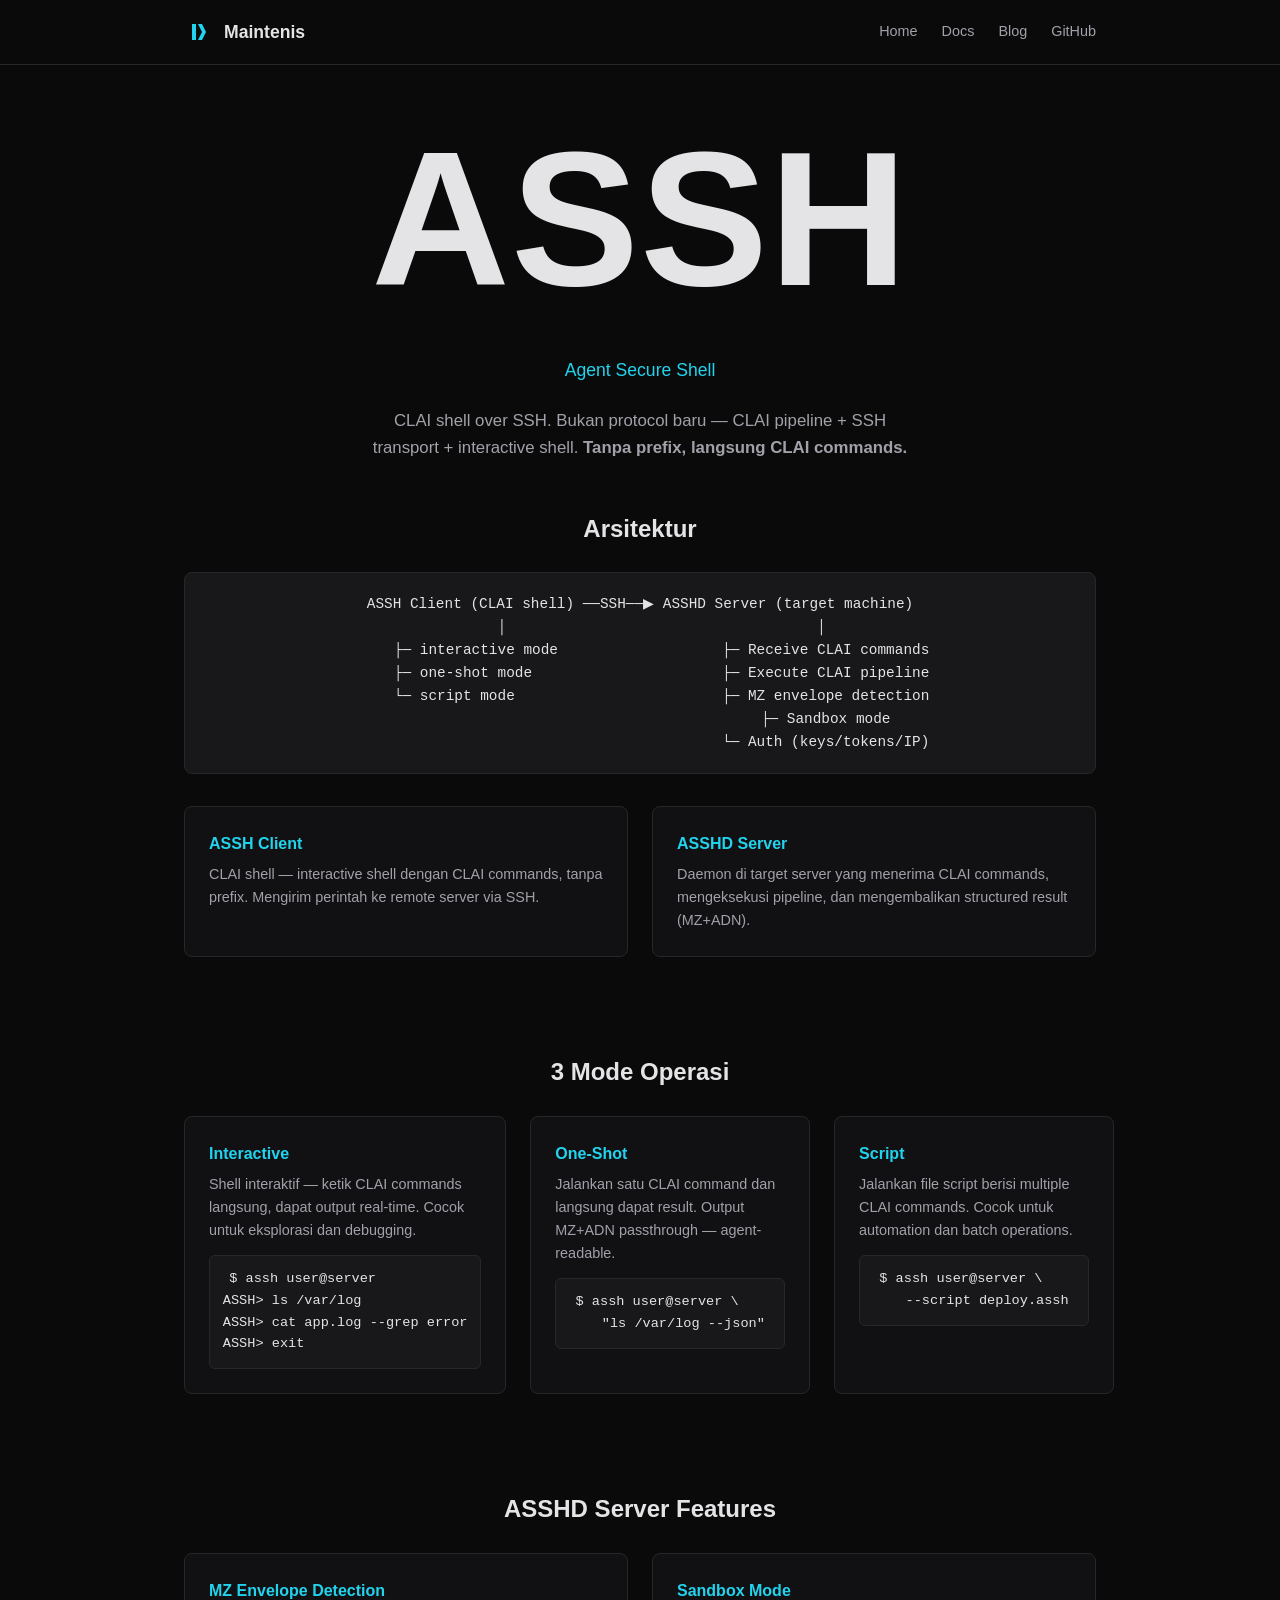
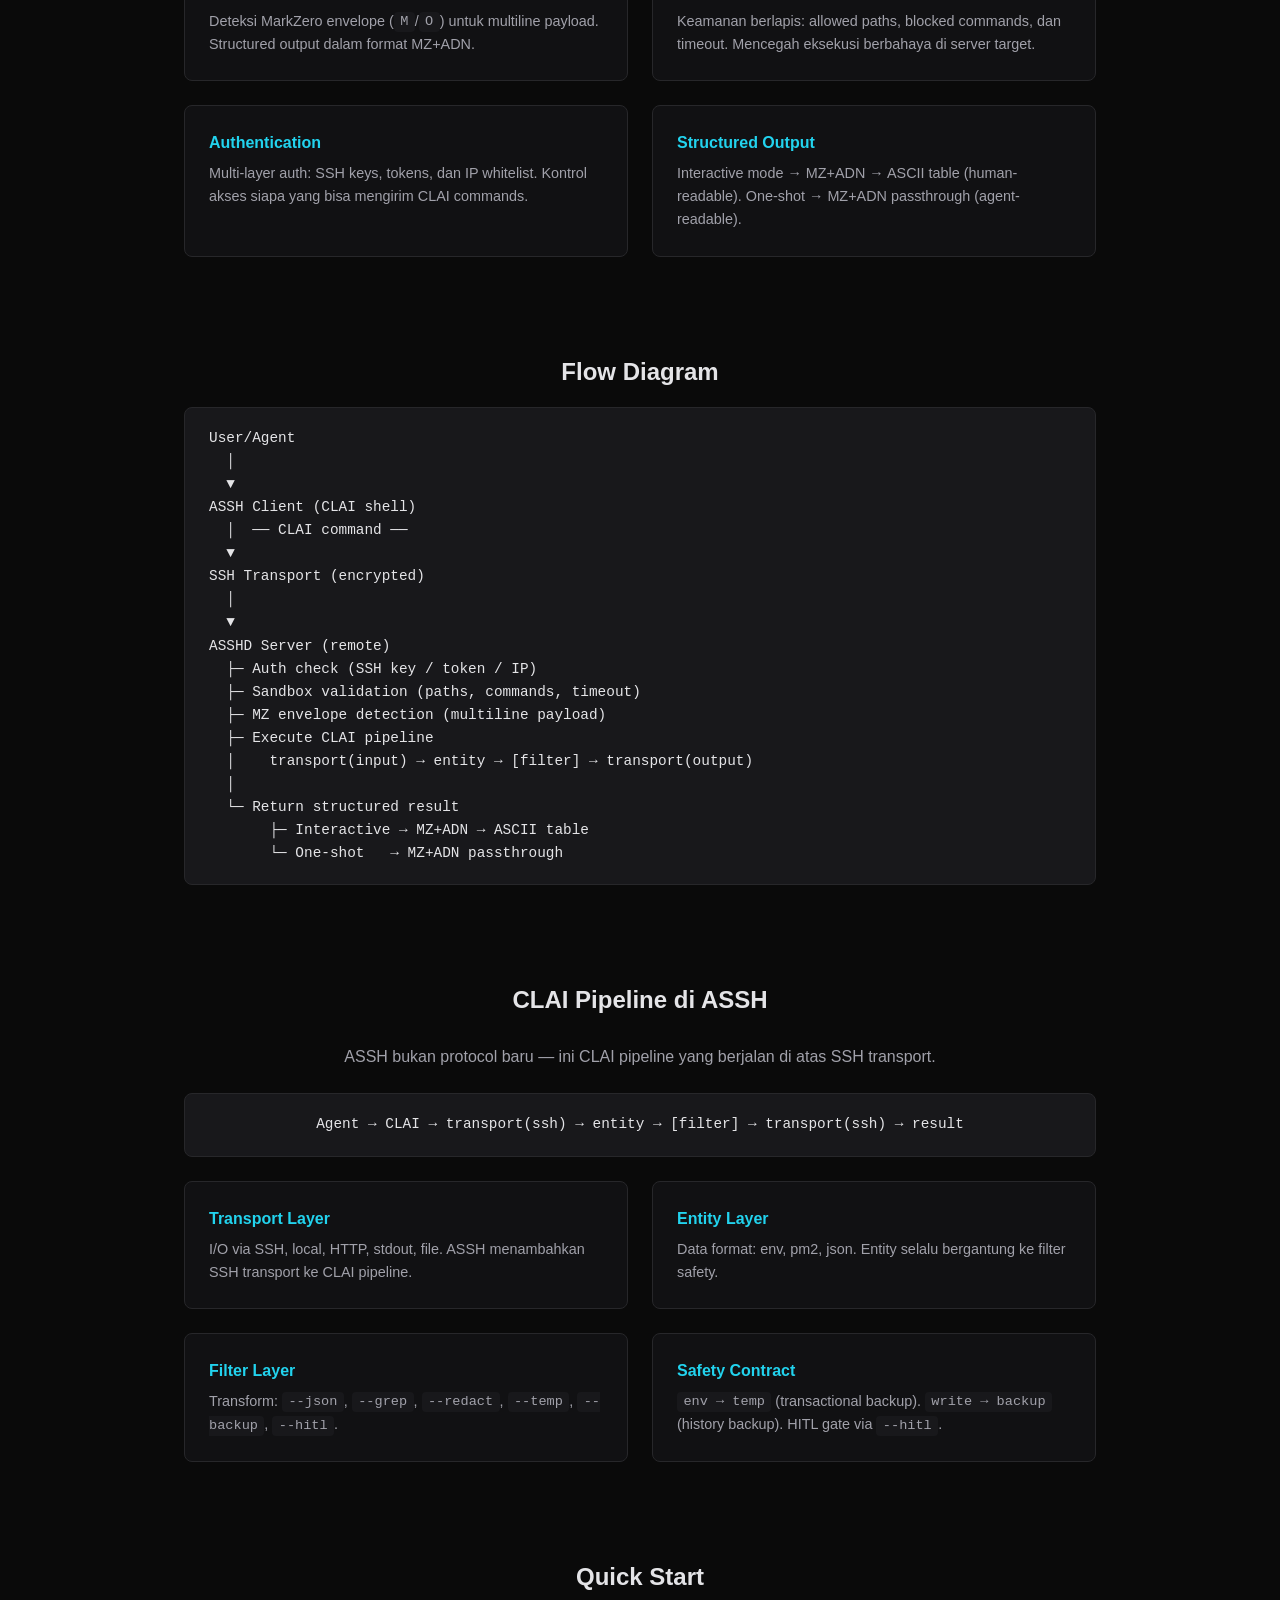
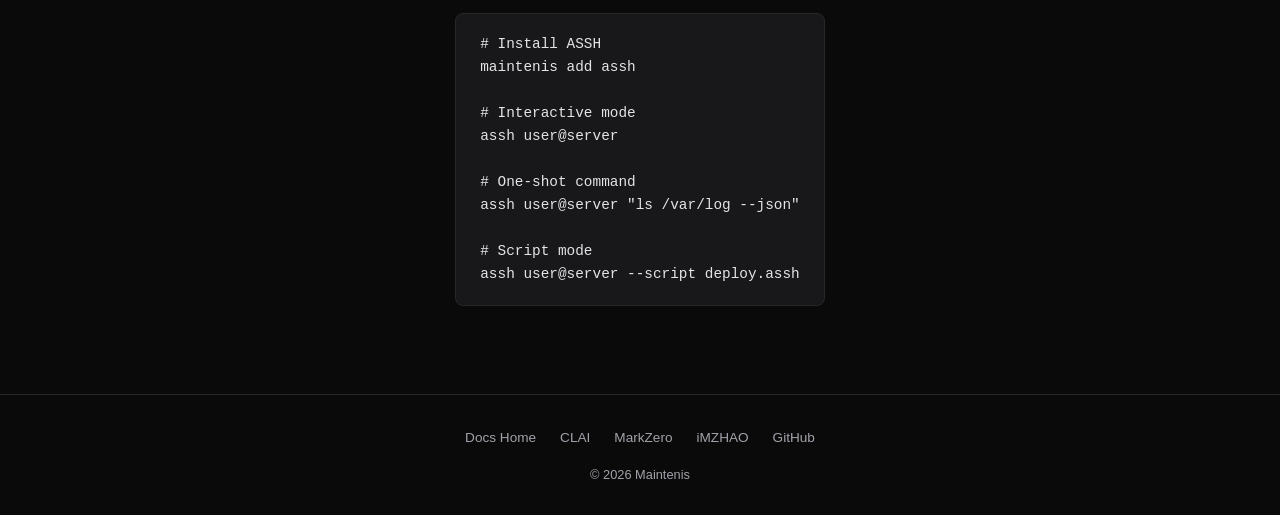
==== docs/assh.html @ 93775d42 "initial commit" ====
<!DOCTYPE html>
<html lang="en">
<head>
    <meta charset="UTF-8">
    <meta name="viewport" content="width=device-width, initial-scale=1.0">
    <title>ASSH — Agent Secure Shell | Maintenis</title>
    <meta name="description" content="ASSH (Agent Secure Shell) = CLAI shell over SSH. Interactive, one-shot, dan script mode. ASSHD server dengan MZ envelope detection, sandbox, dan auth.">
    <meta name="keywords" content="ASSH, ASSHD, Agent Secure Shell, CLAI, SSH, agent, shell, Maintenis">
    <link rel="stylesheet" href="../assets/style.css">
    <link rel="icon" href="../assets/logo.svg" type="image/svg+xml">
</head>
<body>
    <header>
        <div class="container">
            <a href="/" class="logo">
                <img src="../assets/logo.svg" alt="Maintenis" width="32" height="32">
                <span>Maintenis</span>
            </a>
            <nav>
                <a href="/">Home</a>
                <a href="/docs">Docs</a>
                <a href="/blog">Blog</a>
                <a href="https://github.com/yus-ham/maintenis">GitHub</a>
            </nav>
        </div>
    </header>

    <main>
        <section class="hero">
            <div class="container">
                <h1>ASSH</h1>
                <p class="subtitle">Agent Secure Shell</p>
                <p class="description">
                    CLAI shell over SSH. Bukan protocol baru &mdash; CLAI pipeline + SSH transport + interactive shell.
                    <strong>Tanpa prefix, langsung CLAI commands.</strong>
                </p>
            </div>
        </section>

        <section class="features">
            <div class="container">
                <h2 style="font-size:1.5rem;margin-bottom:1.5rem;text-align:center;">Arsitektur</h2>
                <pre style="background:var(--code-bg);border:1px solid var(--border);border-radius:8px;padding:1.2rem 1.5rem;font-size:0.9rem;overflow-x:auto;text-align:center;margin-bottom:2rem;">ASSH Client (CLAI shell) ──SSH──▶ ASSHD Server (target machine)
     │                                    │
     ├─ interactive mode                   ├─ Receive CLAI commands
     ├─ one-shot mode                      ├─ Execute CLAI pipeline
     └─ script mode                        ├─ MZ envelope detection
                                           ├─ Sandbox mode
                                           └─ Auth (keys/tokens/IP)</pre>
                <div class="feature-grid">
                    <div class="feature">
                        <h3>ASSH Client</h3>
                        <p>CLAI shell &mdash; interactive shell dengan CLAI commands, tanpa prefix. Mengirim perintah ke remote server via SSH.</p>
                    </div>
                    <div class="feature">
                        <h3>ASSHD Server</h3>
                        <p>Daemon di target server yang menerima CLAI commands, mengeksekusi pipeline, dan mengembalikan structured result (MZ+ADN).</p>
                    </div>
                </div>
            </div>
        </section>

        <section class="features">
            <div class="container">
                <h2 style="font-size:1.5rem;margin-bottom:1.5rem;text-align:center;">3 Mode Operasi</h2>
                <div class="feature-grid" style="grid-template-columns:repeat(3,1fr);">
                    <div class="feature">
                        <h3>Interactive</h3>
                        <p>Shell interaktif &mdash; ketik CLAI commands langsung, dapat output real-time. Cocok untuk eksplorasi dan debugging.</p>
                        <pre style="background:var(--code-bg);border:1px solid var(--border);border-radius:6px;padding:0.8rem;font-size:0.8rem;margin-top:0.8rem;overflow-x:auto;"><code>$ assh user@server
ASSH&gt; ls /var/log
ASSH&gt; cat app.log --grep error
ASSH&gt; exit</code></pre>
                    </div>
                    <div class="feature">
                        <h3>One-Shot</h3>
                        <p>Jalankan satu CLAI command dan langsung dapat result. Output MZ+ADN passthrough &mdash; agent-readable.</p>
                        <pre style="background:var(--code-bg);border:1px solid var(--border);border-radius:6px;padding:0.8rem;font-size:0.8rem;margin-top:0.8rem;overflow-x:auto;"><code>$ assh user@server \
    "ls /var/log --json"</code></pre>
                    </div>
                    <div class="feature">
                        <h3>Script</h3>
                        <p>Jalankan file script berisi multiple CLAI commands. Cocok untuk automation dan batch operations.</p>
                        <pre style="background:var(--code-bg);border:1px solid var(--border);border-radius:6px;padding:0.8rem;font-size:0.8rem;margin-top:0.8rem;overflow-x:auto;"><code>$ assh user@server \
    --script deploy.assh</code></pre>
                    </div>
                </div>
            </div>
        </section>

        <section class="features">
            <div class="container">
                <h2 style="font-size:1.5rem;margin-bottom:1.5rem;text-align:center;">ASSHD Server Features</h2>
                <div class="feature-grid">
                    <div class="feature">
                        <h3>MZ Envelope Detection</h3>
                        <p>Deteksi MarkZero envelope (<code>М</code>/<code>О</code>) untuk multiline payload. Structured output dalam format MZ+ADN.</p>
                    </div>
                    <div class="feature">
                        <h3>Sandbox Mode</h3>
                        <p>Keamanan berlapis: allowed paths, blocked commands, dan timeout. Mencegah eksekusi berbahaya di server target.</p>
                    </div>
                    <div class="feature">
                        <h3>Authentication</h3>
                        <p>Multi-layer auth: SSH keys, tokens, dan IP whitelist. Kontrol akses siapa yang bisa mengirim CLAI commands.</p>
                    </div>
                    <div class="feature">
                        <h3>Structured Output</h3>
                        <p>Interactive mode &rarr; MZ+ADN &rarr; ASCII table (human-readable). One-shot &rarr; MZ+ADN passthrough (agent-readable).</p>
                    </div>
                </div>
            </div>
        </section>

        <section class="quickstart">
            <div class="container">
                <h2>Flow Diagram</h2>
                <pre style="text-align:left;display:block;"><code>User/Agent
  │
  ▼
ASSH Client (CLAI shell)
  │  ── CLAI command ──
  ▼
SSH Transport (encrypted)
  │
  ▼
ASSHD Server (remote)
  ├─ Auth check (SSH key / token / IP)
  ├─ Sandbox validation (paths, commands, timeout)
  ├─ MZ envelope detection (multiline payload)
  ├─ Execute CLAI pipeline
  │    transport(input) → entity → [filter] → transport(output)
  │
  └─ Return structured result
       ├─ Interactive → MZ+ADN → ASCII table
       └─ One-shot   → MZ+ADN passthrough</code></pre>
            </div>
        </section>

        <section class="features">
            <div class="container">
                <h2 style="font-size:1.5rem;margin-bottom:1.5rem;text-align:center;">CLAI Pipeline di ASSH</h2>
                <p style="color:var(--muted);text-align:center;margin-bottom:1.5rem;">
                    ASSH bukan protocol baru &mdash; ini CLAI pipeline yang berjalan di atas SSH transport.
                </p>
                <pre style="background:var(--code-bg);border:1px solid var(--border);border-radius:8px;padding:1.2rem 1.5rem;font-size:0.9rem;overflow-x:auto;text-align:center;">Agent → CLAI → transport(ssh) → entity → [filter] → transport(ssh) → result</pre>
                <div class="feature-grid" style="margin-top:1.5rem;">
                    <div class="feature">
                        <h3>Transport Layer</h3>
                        <p>I/O via SSH, local, HTTP, stdout, file. ASSH menambahkan SSH transport ke CLAI pipeline.</p>
                    </div>
                    <div class="feature">
                        <h3>Entity Layer</h3>
                        <p>Data format: env, pm2, json. Entity selalu bergantung ke filter safety.</p>
                    </div>
                    <div class="feature">
                        <h3>Filter Layer</h3>
                        <p>Transform: <code>--json</code>, <code>--grep</code>, <code>--redact</code>, <code>--temp</code>, <code>--backup</code>, <code>--hitl</code>.</p>
                    </div>
                    <div class="feature">
                        <h3>Safety Contract</h3>
                        <p><code>env → temp</code> (transactional backup). <code>write → backup</code> (history backup). HITL gate via <code>--hitl</code>.</p>
                    </div>
                </div>
            </div>
        </section>

        <section class="quickstart">
            <div class="container">
                <h2>Quick Start</h2>
                <pre><code># Install ASSH
maintenis add assh

# Interactive mode
assh user@server

# One-shot command
assh user@server "ls /var/log --json"

# Script mode
assh user@server --script deploy.assh</code></pre>
            </div>
        </section>
    </main>

    <footer>
        <div class="container">
            <div class="links">
                <a href="/docs">Docs Home</a>
                <a href="/docs/clai.html">CLAI</a>
                <a href="/docs/markzero.html">MarkZero</a>
                <a href="/docs/imzhao.html">iMZHAO</a>
                <a href="https://github.com/yus-ham/maintenis">GitHub</a>
            </div>
            <p>&copy; 2026 Maintenis</p>
        </div>
    </footer>
</body>
</html>
---- assets/style.css ----
/* Maintenis.tech — Agent IR */
:root {
    --bg: #0a0a0a;
    --fg: #e4e4e7;
    --muted: #a1a1aa;
    --accent: #22d3ee;
    --accent-hover: #06b6d4;
    --border: #27272a;
    --code-bg: #18181b;
    --card-bg: #111113;
}

*, *::before, *::after {
    box-sizing: border-box;
    margin: 0;
    padding: 0;
}

body {
    font-family: -apple-system, BlinkMacSystemFont, 'Segoe UI', Roboto, sans-serif;
    background: var(--bg);
    color: var(--fg);
    line-height: 1.6;
}

.container {
    max-width: 960px;
    margin: 0 auto;
    padding: 0 1.5rem;
}

/* Header */
header {
    border-bottom: 1px solid var(--border);
    padding: 1rem 0;
}

header .container {
    display: flex;
    align-items: center;
    justify-content: space-between;
}

.logo {
    display: flex;
    align-items: center;
    gap: 0.5rem;
    color: var(--fg);
    text-decoration: none;
    font-weight: 700;
    font-size: 1.1rem;
}

nav {
    display: flex;
    gap: 1.5rem;
}

nav a {
    color: var(--muted);
    text-decoration: none;
    font-size: 0.9rem;
}

nav a:hover {
    color: var(--fg);
}

/* Hero */
.hero {
    padding: 5rem 0 0;
    text-align: center;
}

.hero h1 {
    font-size: 12rem;
    font-weight: 700;
    letter-spacing: 0.005em;
    margin-top: -5rem;
}

.hero .subtitle {
    font-size: 1.1rem;
    color: var(--accent);
    margin-top: -1rem;
}

.hero .description {
    max-width: 540px;
    margin: 1.5rem auto 0;
    color: var(--muted);
    font-size: 1.05rem;
}

.cta {
    margin-top: 2rem;
    display: flex;
    gap: 1rem;
    justify-content: center;
}

.btn {
    display: inline-block;
    padding: 0.65rem 1.5rem;
    border-radius: 6px;
    font-size: 0.95rem;
    font-weight: 600;
    text-decoration: none;
    transition: background 0.15s;
}

.btn-primary {
    background: var(--accent);
    color: var(--bg);
}

.btn-primary:hover {
    background: var(--accent-hover);
}

.btn-secondary {
    border: 1px solid var(--border);
    color: var(--fg);
}

.btn-secondary:hover {
    border-color: var(--muted);
}

/* Features */
.features {
    padding: 3rem 0;
}

.feature-grid {
    display: grid;
    grid-template-columns: repeat(2, 1fr);
    gap: 1.5rem;
}

.feature {
    background: var(--card-bg);
    border: 1px solid var(--border);
    border-radius: 8px;
    padding: 1.5rem;
}

.feature h3 {
    font-size: 1rem;
    margin-bottom: 0.4rem;
    color: var(--accent);
}

.feature p {
    color: var(--muted);
    font-size: 0.9rem;
}

.feature code {
    background: var(--code-bg);
    padding: 0.15rem 0.4rem;
    border-radius: 4px;
    font-size: 0.85rem;
}

/* Quick Start */
.quickstart {
    padding: 3rem 0;
    text-align: center;
}

.quickstart h2 {
    font-size: 1.5rem;
    margin-bottom: 1rem;
}

.quickstart pre {
    background: var(--code-bg);
    border: 1px solid var(--border);
    border-radius: 8px;
    padding: 1.2rem 1.5rem;
    display: inline-block;
    text-align: left;
    font-size: 0.9rem;
    overflow-x: auto;
}

/* Pipeline */
.pipeline {
    padding: 0 0 4rem;
    text-align: center;
    margin-top: 5rem;
}

.pipeline p {
    margin: 0.75rem 0;
}

.formula-box {
    display: inline-block;
    border: 1px solid var(--border);
    border-radius: 3px;
    padding: 0 2rem;
    background: var(--card-bg);
}

/* Footer */
footer {
    border-top: 1px solid var(--border);
    padding: 2rem 0;
    margin-top: 2rem;
}

footer .container {
    display: flex;
    flex-direction: column;
    align-items: center;
    gap: 1rem;
}

footer .links {
    display: flex;
    gap: 1.5rem;
}

footer .links a {
    color: var(--muted);
    text-decoration: none;
    font-size: 0.85rem;
}

footer .links a:hover {
    color: var(--fg);
}

footer p {
    color: var(--muted);
    font-size: 0.8rem;
}

/* Responsive */
@media (max-width: 640px) {
    .hero h1 { font-size: 6rem; }
    .feature-grid { grid-template-columns: 1fr; }
    .cta { flex-direction: column; align-items: center; }
}
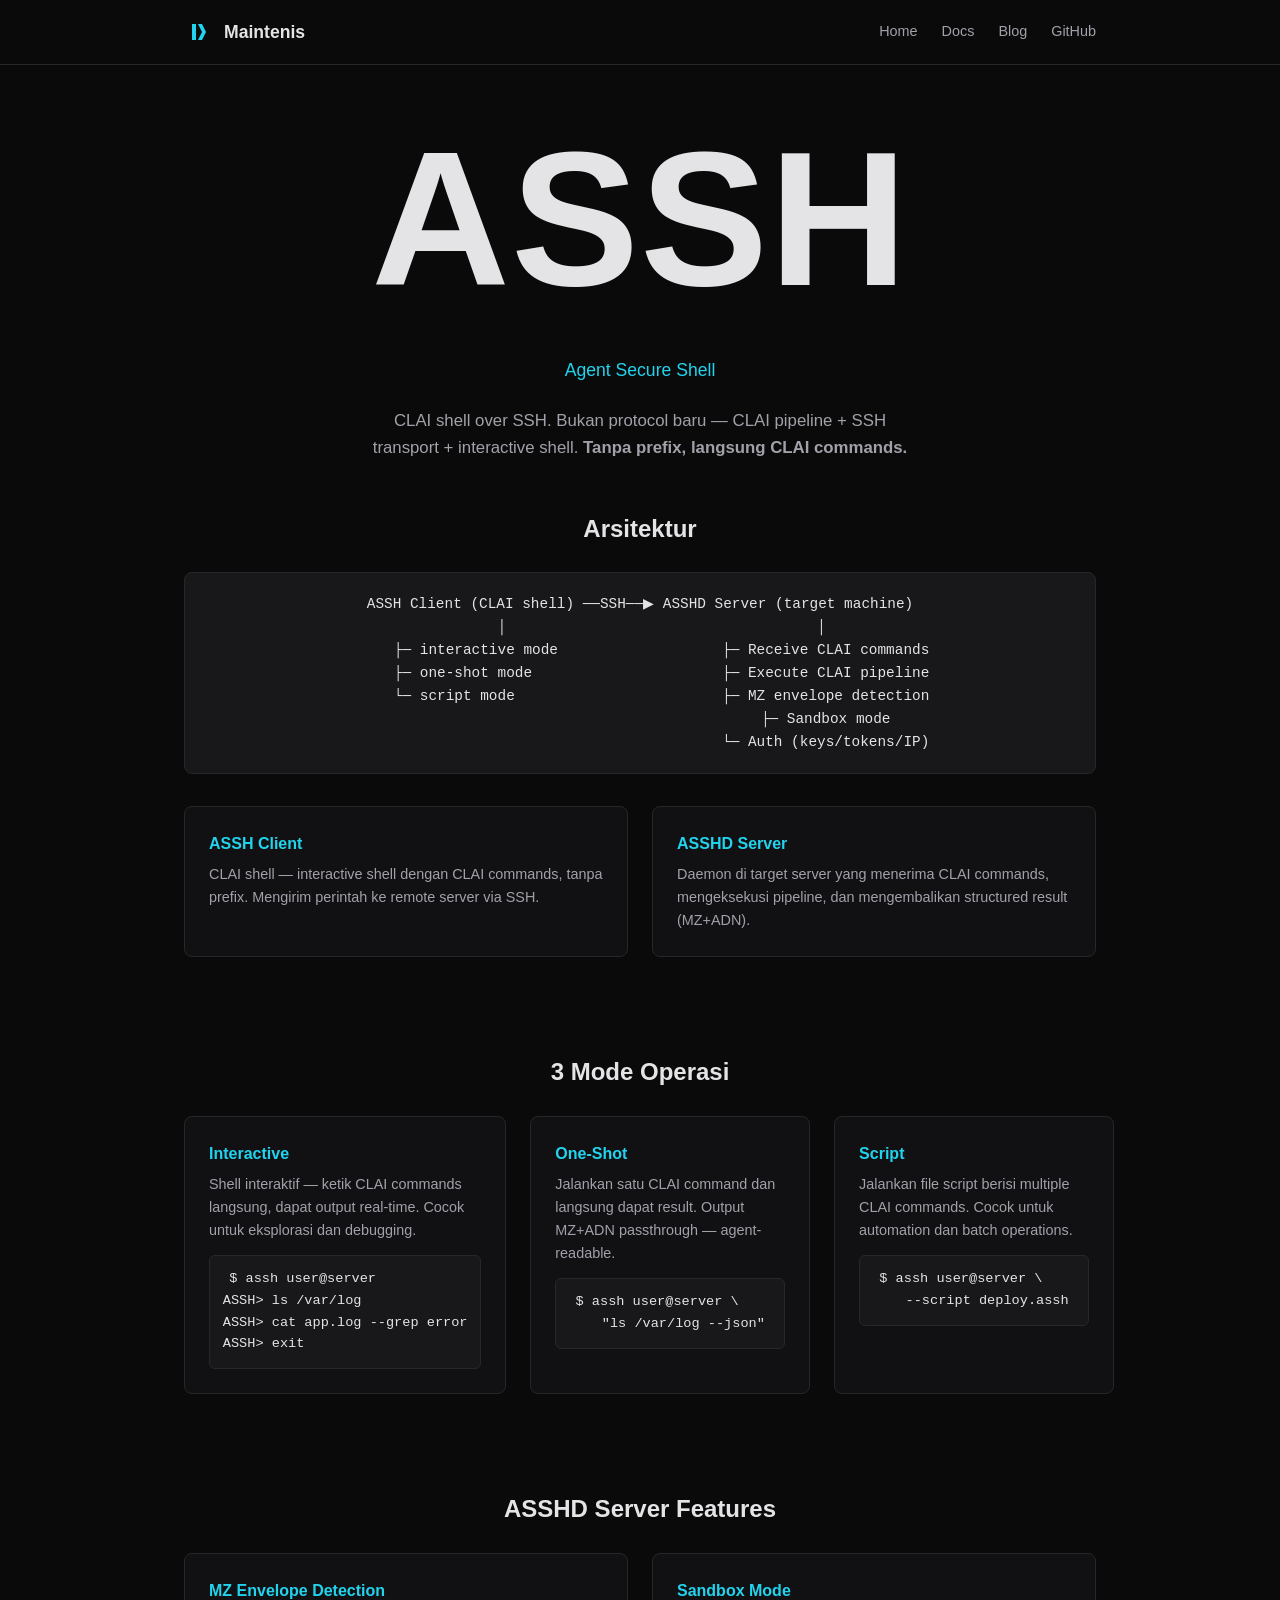
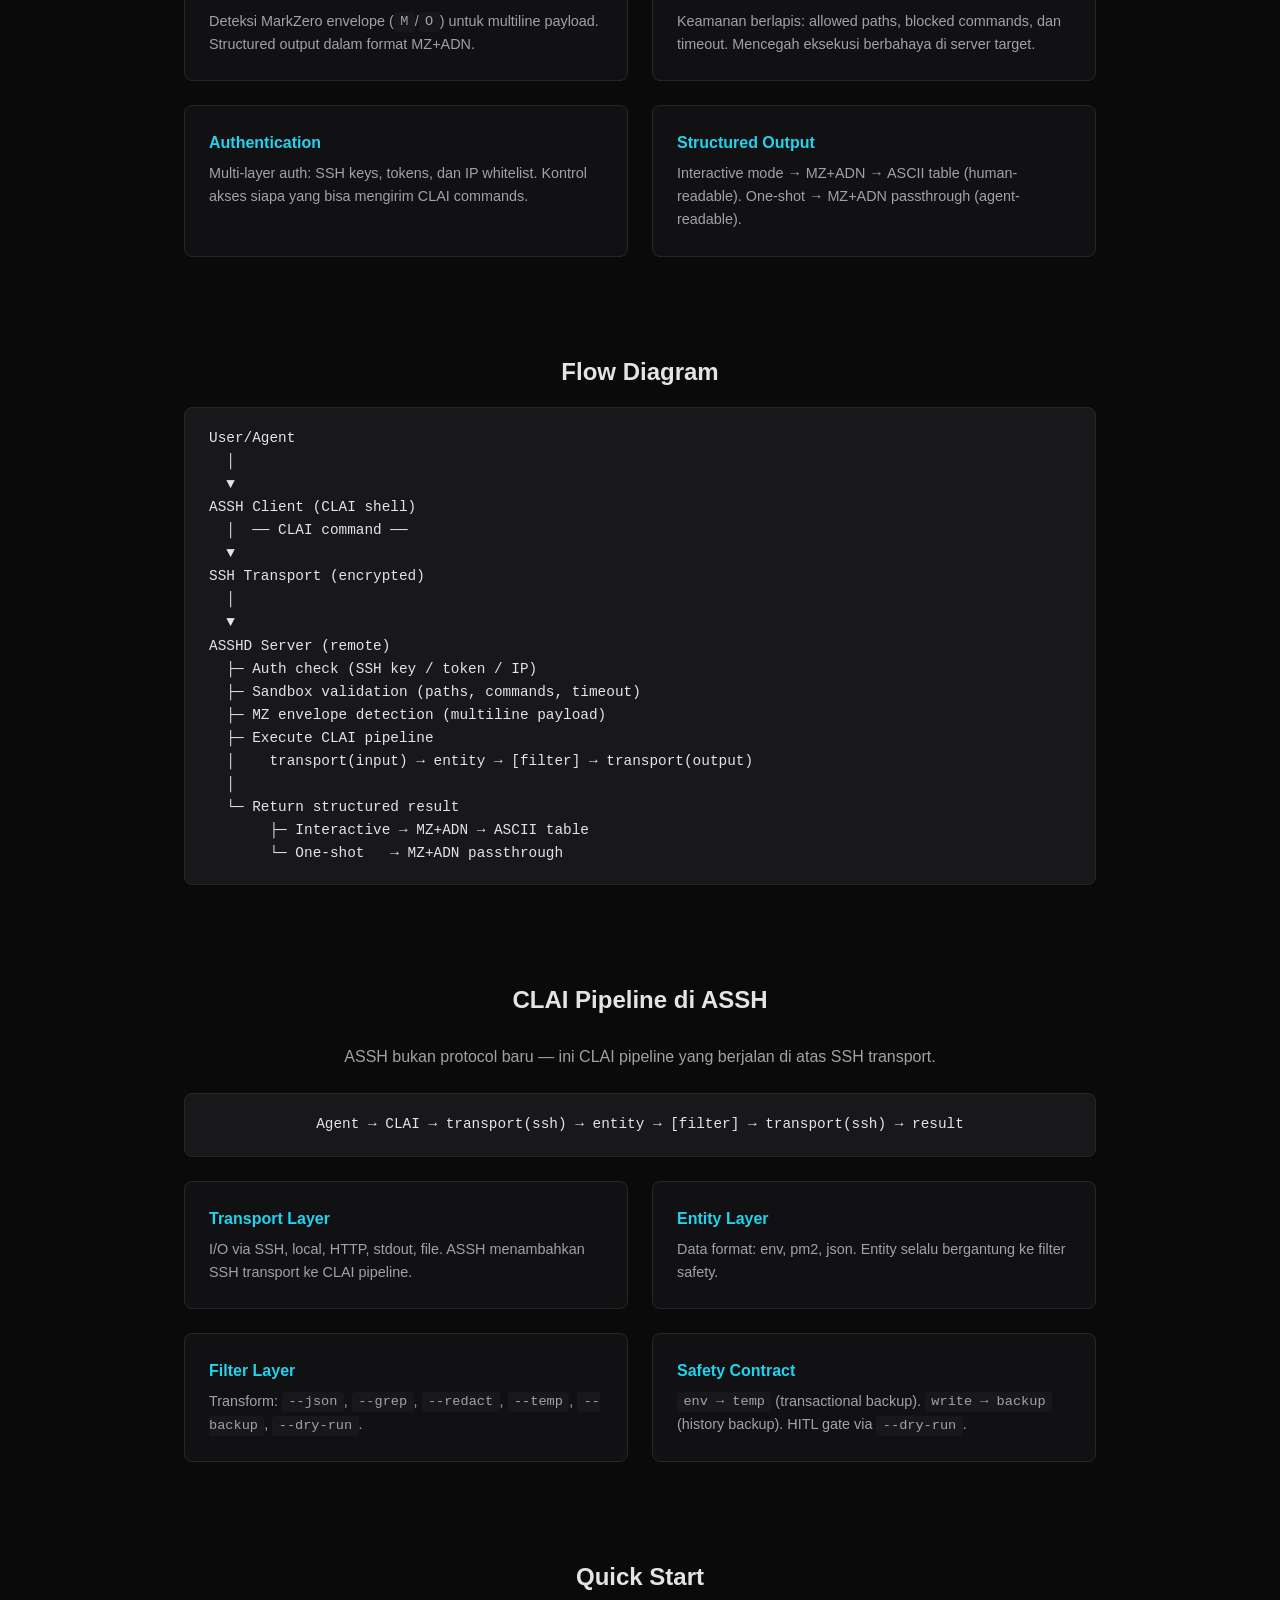
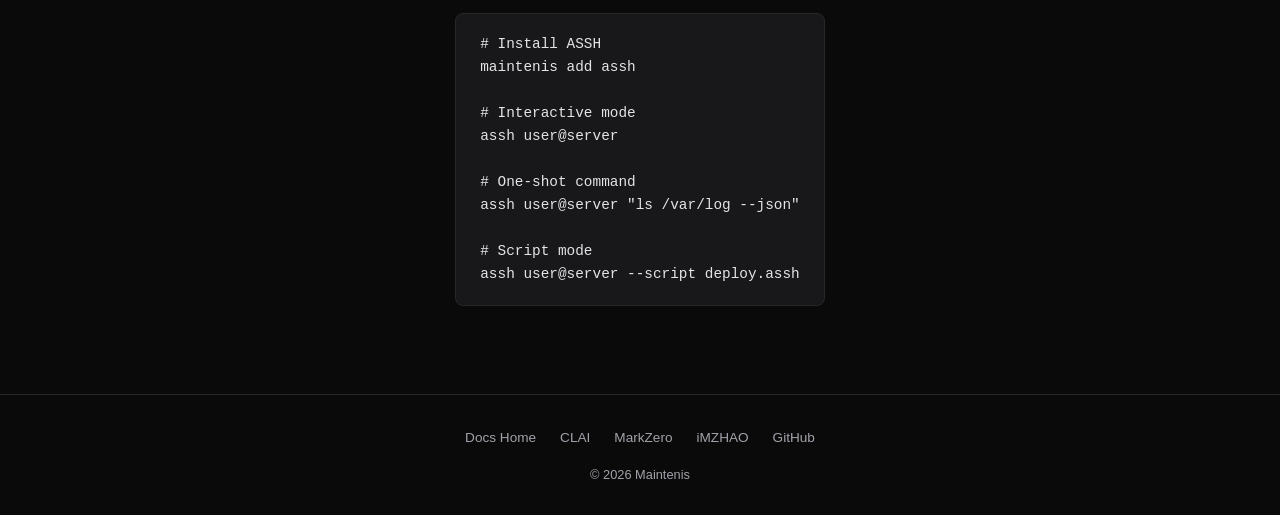
==== commit 8a3958d0: "update website docs and workers" ====
--- a/docs/assh.html
+++ b/docs/assh.html
@@ -155,11 +155,11 @@
                     </div>
                     <div class="feature">
                         <h3>Filter Layer</h3>
-                        <p>Transform: <code>--json</code>, <code>--grep</code>, <code>--redact</code>, <code>--temp</code>, <code>--backup</code>, <code>--hitl</code>.</p>
+                        <p>Transform: <code>--json</code>, <code>--grep</code>, <code>--redact</code>, <code>--temp</code>, <code>--backup</code>, <code>--dry-run</code>.</p>
                     </div>
                     <div class="feature">
                         <h3>Safety Contract</h3>
-                        <p><code>env → temp</code> (transactional backup). <code>write → backup</code> (history backup). HITL gate via <code>--hitl</code>.</p>
+                        <p><code>env → temp</code> (transactional backup). <code>write → backup</code> (history backup). HITL gate via <code>--dry-run</code>.</p>
                     </div>
                 </div>
             </div>
